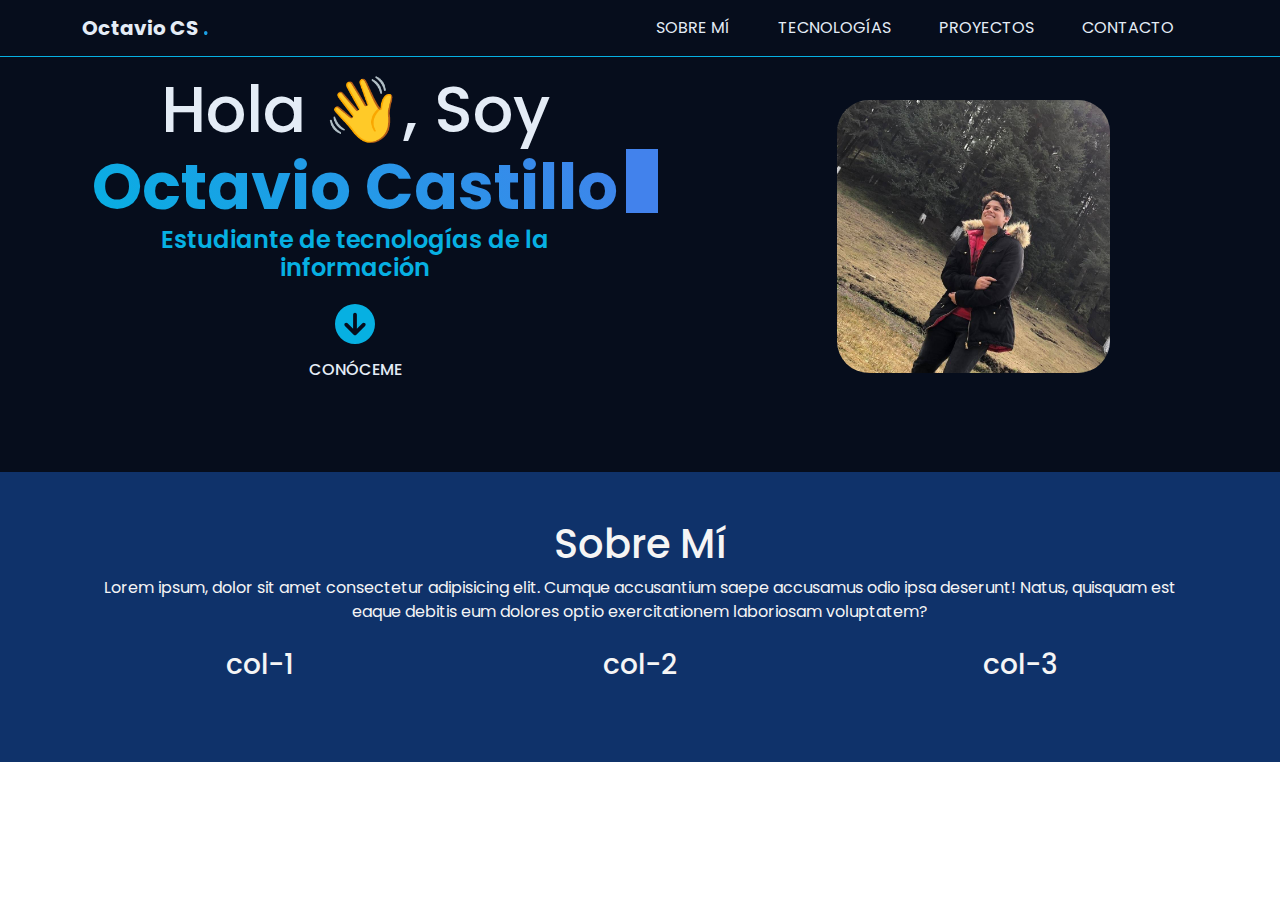
==== index.html @ 83906b33 "Arreglos de hero (final)" ====
<!DOCTYPE html>
<html lang="en">
<head>
    <meta charset="UTF-8">
    <meta name="viewport" content="width=device-width, initial-scale=1.0">
    <meta name="keywords" content="Practica Examen Proyecto">
    <meta name="description" content="Página web para parcial 1">
    <title>Portafolio</title>
    <link rel="shortcut icon" href="./img/paper-plane-regular.svg">
    <link rel="stylesheet" href="css/style.css">
    <link rel="preconnect" href="https://fonts.googleapis.com">
    <link rel="preconnect" href="https://fonts.gstatic.com" crossorigin>
    <link href="https://fonts.googleapis.com/css2?family=Poppins:wght@400;500;600;700;800&display=swap" rel="stylesheet">
    <link href="https://cdn.jsdelivr.net/npm/bootstrap@5.3.3/dist/css/bootstrap.min.css" rel="stylesheet" integrity="sha384-QWTKZyjpPEjISv5WaRU9OFeRpok6YctnYmDr5pNlyT2bRjXh0JMhjY6hW+ALEwIH" crossorigin="anonymous">
</head>
<body>
    <header class="fixed-top">
        <nav class="navbar navbar-expand-lg">
            <div class="container">
              <a class="navbar-brand font-weight-bold" href="#">Octavio CS <span class="name-color">.</span></a>
              <button class="navbar-toggler" type="button" data-bs-toggle="collapse" data-bs-target="#navbarNavAltMarkup" aria-controls="navbarNavAltMarkup" aria-expanded="false" aria-label="Toggle navigation">
                <span class="navbar-toggler-icon "></span>
              </button>
              <div class="collapse navbar-collapse" id="navbarNavAltMarkup">
                <div class="navbar-nav ms-auto text-uppercase">
                  <a class="nav-link active px-lg-4 rounded" href="#about">sobre mí</a>
                  <a class="nav-link px-lg-4 rounded" href="#">tecnologías</a>
                  <a class="nav-link px-lg-4 rounded" href="#">proyectos</a>
                  <a class="nav-link px-lg-4 rounded" href="#">contacto</a>
                </div>
              </div>
            </div>
          </nav>
    </header>
    <section id="hero">
      <div class="container py-4">
        <div class="row align-items-center">
            <div class="col">
              <div class="my-5 text-center">
                <h1 class="title">
                  Hola 👋, Soy <br>
                  <strong class="name-color">Octavio Castillo </strong><span class="terminal-line"></span>
                </h1>
                <h4 style="color: #06b0e2; padding-inline: 5px; font-size: x-large; font-weight: 600;">Estudiante de tecnologías de la información</h4>    
                <div class="d-sm-flex justify-content-center">
                  <a class="btn btn-sm text-uppercase" href="#about">
                    <img class="arrow-down my-2" style="width: 2.5rem; height: 2.5rem;" src="./img/circle-arrow-down-solid.svg" alt="Flecha hacia abajo"><h6 class="py-2" style="color: #e4ecf6;">Conóceme</h6></a>
                </div>
              </div>
            </div>
            <div class="col justify-content-center">
              <div class="pl-5 w-50 mx-auto">
                <img class="img-fluid m-5 rounded-5" src="./img/yo.jpg" alt="Hero image">
              </div>
            </div>
        </div>
      </div>
    </section>
    <section id="about">
      <div class="container py-5">
        <div class="row align-items-center">
          <div class="col">
            <div class="text-center">
              <h1>Sobre Mí</h1>
            </div>
          </div>
        </div>
        <div class="row justify-content-center">
          <div class="col">
            <div class="text-center">
              Lorem ipsum, dolor sit amet consectetur adipisicing elit. Cumque accusantium saepe accusamus odio ipsa deserunt! Natus, quisquam est eaque debitis eum dolores optio exercitationem laboriosam voluptatem?
            </div>
          </div>
        </div>
        <div class="row align-items-center py-4">
          <div class="col mx-auto">
            <div class="text-center">
              <h3>col-1</h3>
            </div>
          </div>
          <div class="col mx-auto">
            <div class="text-center">
              <h3>col-2</h3>
            </div>
          </div>
          <div class="col mx-auto">
            <div class="text-center">
              <h3>col-3</h3>
            </div>
          </div>
        </div>
      </div>
    </section>
    <script src="https://cdn.jsdelivr.net/npm/bootstrap@5.3.3/dist/js/bootstrap.bundle.min.js" integrity="sha384-YvpcrYf0tY3lHB60NNkmXc5s9fDVZLESaAA55NDzOxhy9GkcIdslK1eN7N6jIeHz" crossorigin="anonymous"></script>
</body>
</html>
---- css/style.css ----
/* 
TODO
---probar sticky 
---poner linea en el titulo como si fuera terminal 
---checar aspect-ratio para imágenes 
*/

*{
    margin: 0;
    padding: 0;
    box-sizing: 0;
    font-family: "Poppins", sans-serif !important;
}

nav{
    background: #060d1c;
}

.navbar{
    border-bottom: 1px solid #06b0e2;
}

.nav-link {
    color: #e4ecf6 !important;
    font-size: 1rem;
    font-weight: 700;
    cursor: pointer;
    text-decoration: none;
    transition: all 100ms ease-in-out !important; /*transición final */
}

.nav-link:hover {
    color: #060d1c !important;
    background-color: #06b0e2;
    scale: 1.2 !important;
    transition-duration: 300ms; /*transición inicial */
    transition-timing-function: ease-in !important;
}

.nav-dot{
    font-size: 1.8rem !important;
}

.navbar-brand {
    font-size: 1.40rem;
    font-weight: 700;
    color: #e4ecf6 !important;
    cursor: pointer;
}

.navbar-toggler{
    background-color: #060d1c !important;
    color: #4282ec !important;
}

/* hacer hero section del tamaño de la pantalla */
#hero{
    background-color: #060d1c !important;
}


.title {
    color: #e4ecf6 !important;
    position: relative !important;
    font-size: 4rem !important;
    display: inline !important;
}

.name-color{
    background-image: linear-gradient(45deg, #06b0e2, #4282ec);
    background-size: 100%;
    background-clip: text;
    -webkit-text-fill-color: transparent;
    -moz-background-clip: text;
    -moz-text-fill-color: transparent;
}

.terminal-line {
    width: 2rem !important;
    height: 4rem !important;
    background: #4282ec !important;
    position: absolute;
    right: -2.5rem !important;
    animation: load 1s linear infinite;
}

#about{
    background-color: #0f326a !important;
    color: whitesmoke !important;
}

.arrow-down{
    animation: bounce 1.5s ease-in-out 3s 3;
}

/* animacion linea de terminal */
@keyframes load{
    0%{
        opacity: 0;
    }
    59%{
        opacity: 0;
    }
    60%{
        opacity: 100%;
    }
    100%{
        opacity: 100%;
    }
}

@keyframes bounce {
    0%, 20%, 50%, 80%, 100% {transform: translateY(0);} 
    60% {transform: translateY(-15px);} 
 } 


/* quitar animaciones en caso de que se espeficique en el sistema */
@media (prefers-reduced-motion: reduce){
    .nav-link {
        transition: none;
    }
}
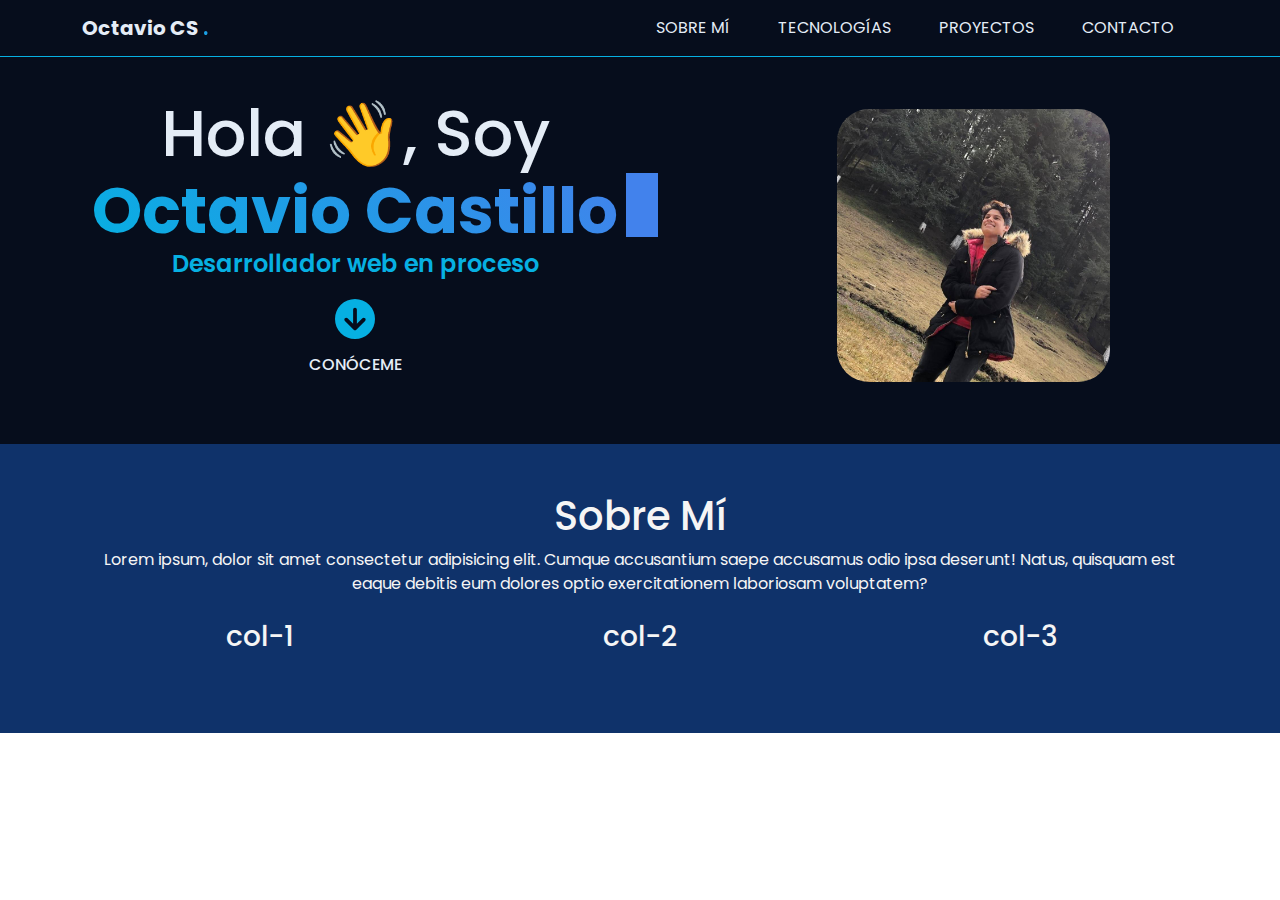
==== commit cc4a1f22: "27-2-2024" ====
--- a/index.html
+++ b/index.html
@@ -33,7 +33,7 @@
           </nav>
     </header>
     <section id="hero">
-      <div class="container py-4">
+      <div class="container pt-5">
         <div class="row align-items-center">
             <div class="col">
               <div class="my-5 text-center">
@@ -41,10 +41,10 @@
                   Hola 👋, Soy <br>
                   <strong class="name-color">Octavio Castillo </strong><span class="terminal-line"></span>
                 </h1>
-                <h4 style="color: #06b0e2; padding-inline: 5px; font-size: x-large; font-weight: 600;">Estudiante de tecnologías de la información</h4>    
+                <h4 style="color: #06b0e2; padding-inline: 5px; font-size: x-large; font-weight: 600;">Desarrollador web en proceso</h4>    
                 <div class="d-sm-flex justify-content-center">
                   <a class="btn btn-sm text-uppercase" href="#about">
-                    <img class="arrow-down my-2" style="width: 2.5rem; height: 2.5rem;" src="./img/circle-arrow-down-solid.svg" alt="Flecha hacia abajo"><h6 class="py-2" style="color: #e4ecf6;">Conóceme</h6></a>
+                    <img class="arrow-down my-2 hvr-bounce-in" style="width: 2.5rem; height: 2.5rem;" src="./img/circle-arrow-down-solid.svg" alt="Flecha hacia abajo"><h6 class="py-2" style="color: #e4ecf6;">Conóceme</h6></a>
                 </div>
               </div>
             </div>
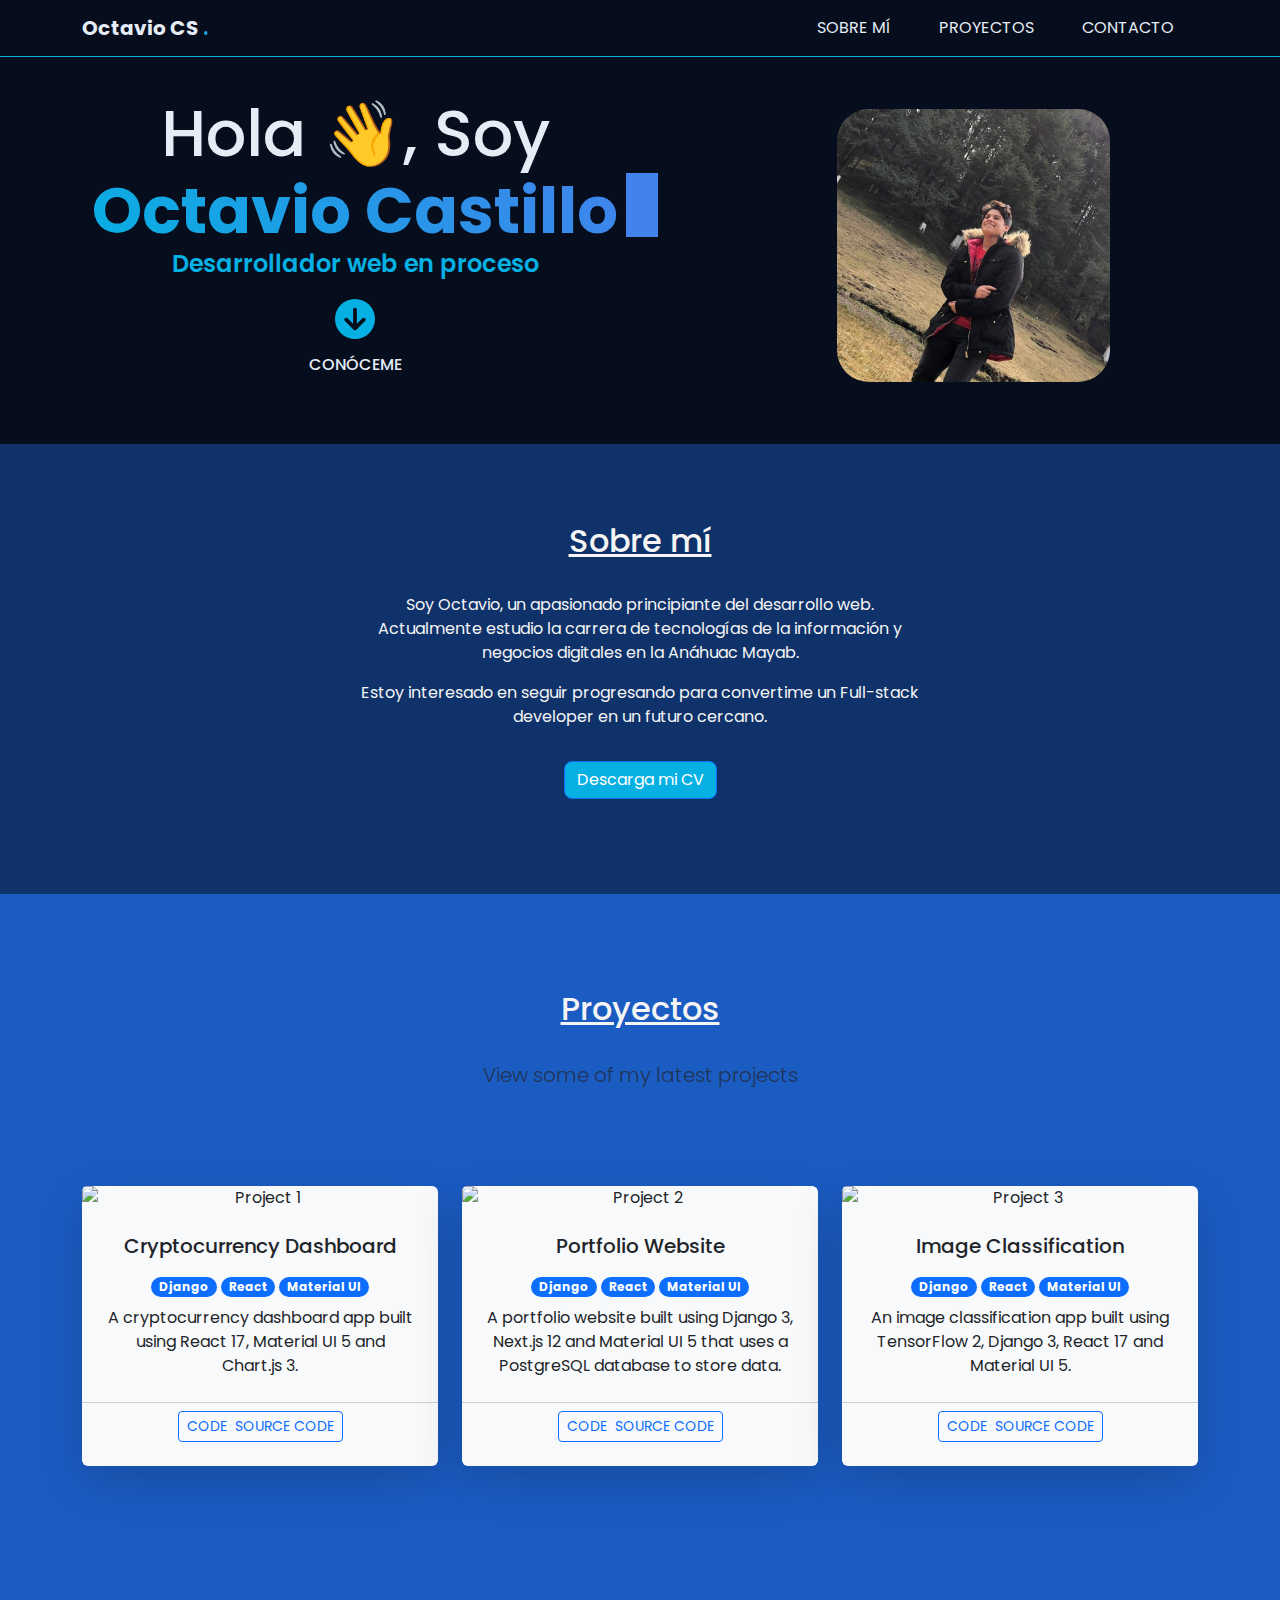
==== commit 63f6617f: "Inicio seccion proyectos" ====
--- a/index.html
+++ b/index.html
@@ -24,8 +24,7 @@
               <div class="collapse navbar-collapse" id="navbarNavAltMarkup">
                 <div class="navbar-nav ms-auto text-uppercase">
                   <a class="nav-link active px-lg-4 rounded" href="#about">sobre mí</a>
-                  <a class="nav-link px-lg-4 rounded" href="#">tecnologías</a>
-                  <a class="nav-link px-lg-4 rounded" href="#">proyectos</a>
+                  <a class="nav-link px-lg-4 rounded" href="#proyectos">proyectos</a>
                   <a class="nav-link px-lg-4 rounded" href="#">contacto</a>
                 </div>
               </div>
@@ -57,35 +56,108 @@
       </div>
     </section>
     <section id="about">
-      <div class="container py-5">
-        <div class="row align-items-center">
-          <div class="col">
-            <div class="text-center">
-              <h1>Sobre Mí</h1>
+      <div class="container">
+        <div class="d-flex align-items-center justify-content-center" style="height: 50vh;">
+          <div class="text-center w-50">
+            <h2 class="pb-4 text-decoration-underline">Sobre mí</h2>
+            <p>Soy Octavio, un apasionado principiante del desarrollo web. Actualmente estudio la carrera de tecnologías de la información y negocios digitales en la Anáhuac Mayab.</p>
+            <p>Estoy interesado en seguir progresando para convertime un Full-stack developer en un futuro cercano.</p>
+            <a href="./Octavio_Castillo_CV.pdf" download="Octavio_Castillo_CV" class="my-3 btn btn-primary rounded-3">Descarga mi CV</a>
             </div>
           </div>
         </div>
+      </div>
+    </section>
+    <!-- Proytectos uso de cartas e implementar modales en los botones -->
+    <section id="proyectos" class="text-center py-5">
+      <div class="container py-5">
         <div class="row justify-content-center">
-          <div class="col">
-            <div class="text-center">
-              Lorem ipsum, dolor sit amet consectetur adipisicing elit. Cumque accusantium saepe accusamus odio ipsa deserunt! Natus, quisquam est eaque debitis eum dolores optio exercitationem laboriosam voluptatem?
+          <h2 class="pb-4 text-decoration-underlinepb-4 text-decoration-underline">Proyectos</h2>
+          <p class="lead text-muted mb-5">View some of my latest projects</p>
+        </div>
+      </div>
+      <div class="container mb-5">
+        <div class="row">
+          <div class="col-lg-4 mx-auto mb-5">
+            <div class="card h-100 shadow-lg border-0 bg-light">
+              <img class="card-img-top" src="images/project1.png" alt="Project 1">
+              <div class="card-body p-4">
+                <h5 class="card-title mb-3">Cryptocurrency Dashboard</h5>
+                <div class="mb-2">
+                  <div class="badge bg-primary rounded-pill">Django</div>
+                  <div class="badge bg-primary rounded-pill">React</div>
+                  <div class="badge bg-primary rounded-pill">Material UI</div>
+                </div>
+                <p class="card-text">
+                  A cryptocurrency dashboard app built using React 17,
+                  Material UI 5 and Chart.js 3.
+                </p>
+              </div>
+              <div class="card-footer bg-transparent mb-3">
+                <a
+                  class="btn btn-outline-primary btn-sm text-uppercase"
+                  href="https://github.com/BobsProgrammingAcademy/cryptocurrency-dashboard"
+                  target="_blank"
+                >
+                  <span class="material-icons-outlined me-1">code</span>
+                  Source Code
+                </a>
+              </div>
             </div>
           </div>
-        </div>
-        <div class="row align-items-center py-4">
-          <div class="col mx-auto">
-            <div class="text-center">
-              <h3>col-1</h3>
+          <div class="col-lg-4 mx-auto mb-5">
+            <div class="card h-100 shadow-lg border-0 bg-light">
+              <img class="card-img-top" src="images/project2.png" alt="Project 2">
+              <div class="card-body p-4">
+                <h5 class="card-title mb-3">Portfolio Website</h5>
+                <div class="mb-2">
+                  <div class="badge bg-primary rounded-pill">Django</div>
+                  <div class="badge bg-primary rounded-pill">React</div>
+                  <div class="badge bg-primary rounded-pill">Material UI</div>
+                </div>
+                <p class="card-text">
+                  A portfolio website built using Django 3, Next.js 12 and
+                  Material UI 5 that uses a PostgreSQL database to store
+                  data.
+                </p>
+              </div>
+              <div class="card-footer bg-transparent mb-3">
+                <a
+                  class="btn btn-outline-primary btn-sm text-uppercase"
+                  href="https://github.com/BobsProgrammingAcademy/portfolio-website"
+                  target="_blank"
+                >
+                  <span class="material-icons-outlined me-1">code</span>
+                  Source Code
+                </a>
+              </div>
             </div>
           </div>
-          <div class="col mx-auto">
-            <div class="text-center">
-              <h3>col-2</h3>
-            </div>
-          </div>
-          <div class="col mx-auto">
-            <div class="text-center">
-              <h3>col-3</h3>
+          <div class="col-lg-4 mx-auto mb-5">
+            <div class="card h-100 shadow-lg border-0 bg-light">
+              <img class="card-img-top" src="images/project3.png" alt="Project 3">
+              <div class="card-body p-4">
+                <h5 class="card-title mb-3">Image Classification</h5>
+                <div class="mb-2">
+                  <div class="badge bg-primary rounded-pill">Django</div>
+                  <div class="badge bg-primary rounded-pill">React</div>
+                  <div class="badge bg-primary rounded-pill">Material UI</div>
+                </div>
+                <p class="card-text">
+                  An image classification app built using TensorFlow 2,
+                  Django 3, React 17 and Material UI 5.
+                </p>
+              </div>
+              <div class="card-footer bg-transparent mb-3">
+                <a
+                  class="btn btn-outline-primary btn-sm text-uppercase"
+                  href="https://github.com/BobsProgrammingAcademy/image-classification-mnist"
+                  target="_blank"
+                >
+                  <span class="material-icons-outlined me-1">code</span>
+                  Source Code
+                </a>
+              </div>
             </div>
           </div>
         </div>
@@ -93,4 +165,4 @@
     </section>
     <script src="https://cdn.jsdelivr.net/npm/bootstrap@5.3.3/dist/js/bootstrap.bundle.min.js" integrity="sha384-YvpcrYf0tY3lHB60NNkmXc5s9fDVZLESaAA55NDzOxhy9GkcIdslK1eN7N6jIeHz" crossorigin="anonymous"></script>
 </body>
-</html>+</html>
--- a/css/style.css
+++ b/css/style.css
@@ -19,6 +19,18 @@
 .navbar{
     border-bottom: 1px solid #06b0e2;
 }
+
+.navbar-dark .navbar-toggler-icon {
+    background-image: url("data:image/svg+xml;..") !important;
+}
+
+.custom-toggler .navbar-toggler-icon {
+    background-image: url("data:image/svg+xml;charset=utf8,%3Csvg viewBox='0 0 32 32' xmlns='http://www.w3.org/2000/svg'%3E%3Cpath stroke='rgba(255,102,203, 0.5)' stroke-width='2' stroke-linecap='round' stroke-miterlimit='10' d='M4 8h24M4 16h24M4 24h24'/%3E%3C/svg%3E");
+}
+  
+.custom-toggler.navbar-toggler {
+    border-color: rgb(255,102,203);
+} 
 
 .nav-link {
     color: #e4ecf6 !important;
@@ -91,6 +103,39 @@
 
 .arrow-down{
     animation: bounce 1.5s ease-in-out 3s 3;
+    transition: all 100ms ease-in-out;
+}
+
+.arrow-down:hover{
+    transform: scale(1.2);
+    transition-duration: 200ms;
+    transition-timing-function: ease-in;
+}
+
+.btn-primary{
+    background: #06b0e2 !important;
+    transition: all 100ms ease-in-out;
+}
+
+.btn-primary:hover{
+    background: whitesmoke !important;
+    color: #06b0e2 !important;
+    transform: scale(1.1);
+    transition-duration: 200ms;
+    transition-timing-function: ease-in;
+}
+
+#proyectos{
+    color: whitesmoke !important;
+    background-color: #1B5CC3;
+}
+
+.card{
+    transition: all 300ms ease-in;
+}
+
+.card:hover{
+    transform: scale(1.1);
 }
 
 /* animacion linea de terminal */
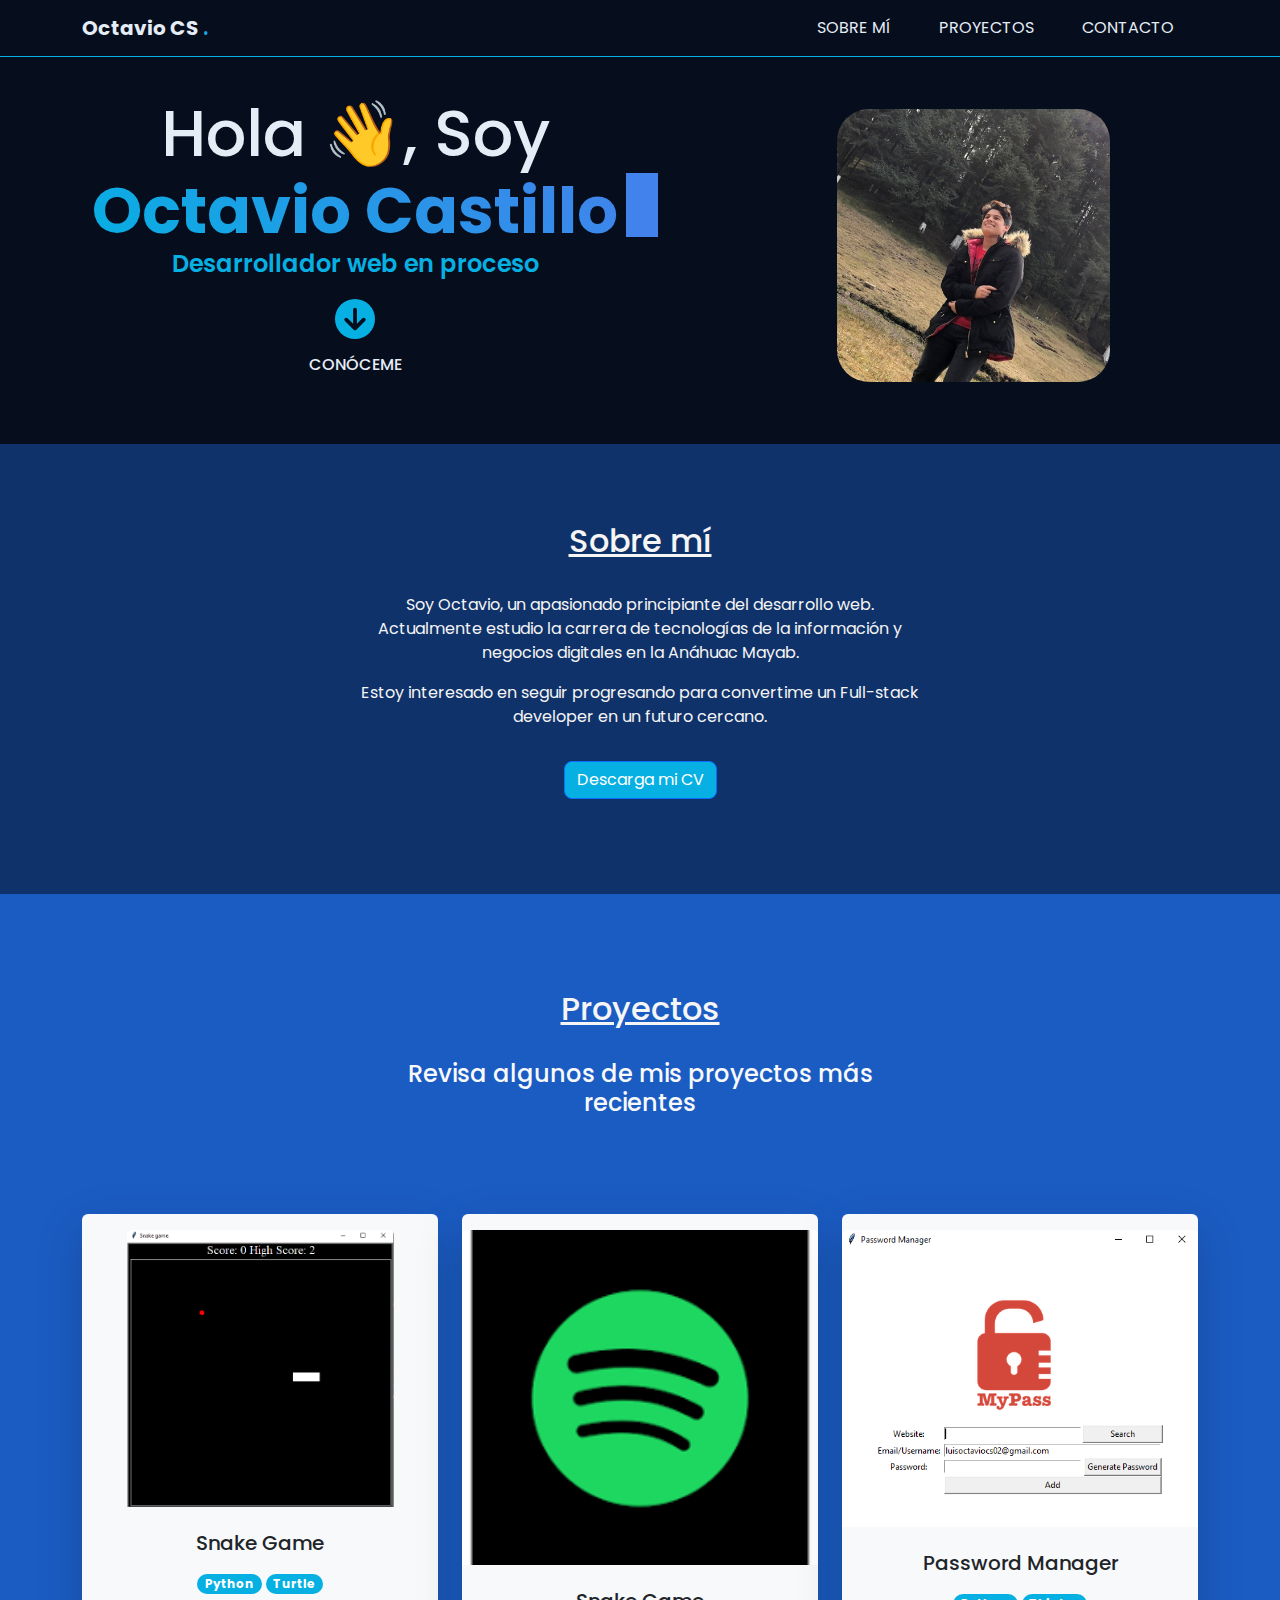
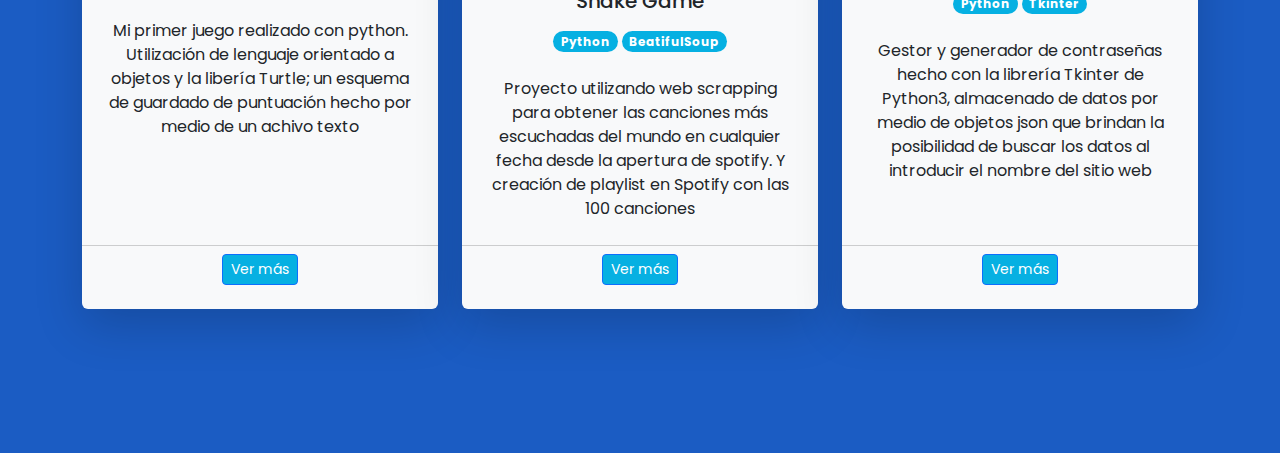
==== commit aa2f52ef: "Apartado de proyectos teminado" ====
--- a/index.html
+++ b/index.html
@@ -72,91 +72,65 @@
     <section id="proyectos" class="text-center py-5">
       <div class="container py-5">
         <div class="row justify-content-center">
-          <h2 class="pb-4 text-decoration-underlinepb-4 text-decoration-underline">Proyectos</h2>
-          <p class="lead text-muted mb-5">View some of my latest projects</p>
+          <div class="col-6">
+            <h2 class="pb-4 text-decoration-underlinepb-4 text-decoration-underline">Proyectos</h2>
+            <h4 class=" mb-5 text-light">Revisa algunos de mis proyectos más recientes</h4>
+          </div>
         </div>
       </div>
       <div class="container mb-5">
         <div class="row">
           <div class="col-lg-4 mx-auto mb-5">
-            <div class="card h-100 shadow-lg border-0 bg-light">
-              <img class="card-img-top" src="images/project1.png" alt="Project 1">
+            <div class="card h-100 shadow-lg border-0 bg-light pt-3">
+              <img class="card-img-top img-fluid w-75 mx-auto" src="./img/snake-game.PNG" alt="Proyecto 1">
               <div class="card-body p-4">
-                <h5 class="card-title mb-3">Cryptocurrency Dashboard</h5>
-                <div class="mb-2">
-                  <div class="badge bg-primary rounded-pill">Django</div>
-                  <div class="badge bg-primary rounded-pill">React</div>
-                  <div class="badge bg-primary rounded-pill">Material UI</div>
+                <h5 class="card-title mb-3">Snake Game</h5>
+                <div class="mb-4">
+                  <div class="badge bg-primary rounded-pill">Python</div>
+                  <div class="badge bg-primary rounded-pill">Turtle</div>
                 </div>
                 <p class="card-text">
-                  A cryptocurrency dashboard app built using React 17,
-                  Material UI 5 and Chart.js 3.
+                  Mi primer juego realizado con python. Utilización de lenguaje orientado a objetos y la libería Turtle; un esquema de guardado de puntuación hecho por medio de un achivo texto
                 </p>
               </div>
               <div class="card-footer bg-transparent mb-3">
-                <a
-                  class="btn btn-outline-primary btn-sm text-uppercase"
-                  href="https://github.com/BobsProgrammingAcademy/cryptocurrency-dashboard"
-                  target="_blank"
-                >
-                  <span class="material-icons-outlined me-1">code</span>
-                  Source Code
-                </a>
+                <a href="https://github.com/OctavioCastillo/snake_game" target="_blank" class="btn btn-primary btn-sm"> Ver más</a>
               </div>
             </div>
           </div>
           <div class="col-lg-4 mx-auto mb-5">
-            <div class="card h-100 shadow-lg border-0 bg-light">
-              <img class="card-img-top" src="images/project2.png" alt="Project 2">
+            <div class="card h-100 shadow-lg border-0 bg-light pt-3">
+              <img class="card-img-top img-fluid w-100 mx-auto" src="./img/spotify-logo.png" alt="Proyecto 2">
               <div class="card-body p-4">
-                <h5 class="card-title mb-3">Portfolio Website</h5>
-                <div class="mb-2">
-                  <div class="badge bg-primary rounded-pill">Django</div>
-                  <div class="badge bg-primary rounded-pill">React</div>
-                  <div class="badge bg-primary rounded-pill">Material UI</div>
+                <h5 class="card-title mb-3">Snake Game</h5>
+                <div class="mb-4">
+                  <div class="badge bg-primary rounded-pill">Python</div>
+                  <div class="badge bg-primary rounded-pill">BeatifulSoup</div>
                 </div>
                 <p class="card-text">
-                  A portfolio website built using Django 3, Next.js 12 and
-                  Material UI 5 that uses a PostgreSQL database to store
-                  data.
+                  Proyecto utilizando web scrapping para obtener las canciones más escuchadas del mundo en cualquier fecha desde la apertura de spotify. Y creación de playlist en Spotify con las 100 canciones
                 </p>
               </div>
               <div class="card-footer bg-transparent mb-3">
-                <a
-                  class="btn btn-outline-primary btn-sm text-uppercase"
-                  href="https://github.com/BobsProgrammingAcademy/portfolio-website"
-                  target="_blank"
-                >
-                  <span class="material-icons-outlined me-1">code</span>
-                  Source Code
-                </a>
+                <a href="https://github.com/OctavioCastillo/spotify_api_-web_scrapping" target="_blank" class="btn btn-primary btn-sm"> Ver más</a>
               </div>
             </div>
           </div>
           <div class="col-lg-4 mx-auto mb-5">
-            <div class="card h-100 shadow-lg border-0 bg-light">
-              <img class="card-img-top" src="images/project3.png" alt="Project 3">
+            <div class="card h-100 shadow-lg border-0 bg-light pt-3">
+              <img class="card-img-top img-fluid w-auto mx-75" src="./img/password-manager.PNG" alt="Proyecto 3">
               <div class="card-body p-4">
-                <h5 class="card-title mb-3">Image Classification</h5>
-                <div class="mb-2">
-                  <div class="badge bg-primary rounded-pill">Django</div>
-                  <div class="badge bg-primary rounded-pill">React</div>
-                  <div class="badge bg-primary rounded-pill">Material UI</div>
+                <h5 class="card-title mb-3">Password Manager</h5>
+                <div class="mb-4">
+                  <div class="badge bg-primary rounded-pill">Python</div>
+                  <div class="badge bg-primary rounded-pill">Tkinter</div>
                 </div>
                 <p class="card-text">
-                  An image classification app built using TensorFlow 2,
-                  Django 3, React 17 and Material UI 5.
+                  Gestor y generador de contraseñas hecho con la librería Tkinter de Python3, almacenado de datos por medio de objetos json que brindan la posibilidad de buscar los datos al introducir el nombre del sitio web
                 </p>
               </div>
               <div class="card-footer bg-transparent mb-3">
-                <a
-                  class="btn btn-outline-primary btn-sm text-uppercase"
-                  href="https://github.com/BobsProgrammingAcademy/image-classification-mnist"
-                  target="_blank"
-                >
-                  <span class="material-icons-outlined me-1">code</span>
-                  Source Code
-                </a>
+                <a href="https://github.com/OctavioCastillo/password_manager" target="_blank" class="btn btn-primary btn-sm"> Ver más</a>
               </div>
             </div>
           </div>
--- a/css/style.css
+++ b/css/style.css
@@ -131,11 +131,17 @@
 }
 
 .card{
-    transition: all 300ms ease-in;
+    transition: all 300ms ease-in-out;
 }
 
 .card:hover{
-    transform: scale(1.1);
+    transform: scale(1.05);
+    transition-duration: 200ms;
+    transition-timing-function: ease-in;
+}
+
+.badge.bg-primary{
+    background-color: #06b0e2 !important;
 }
 
 /* animacion linea de terminal */
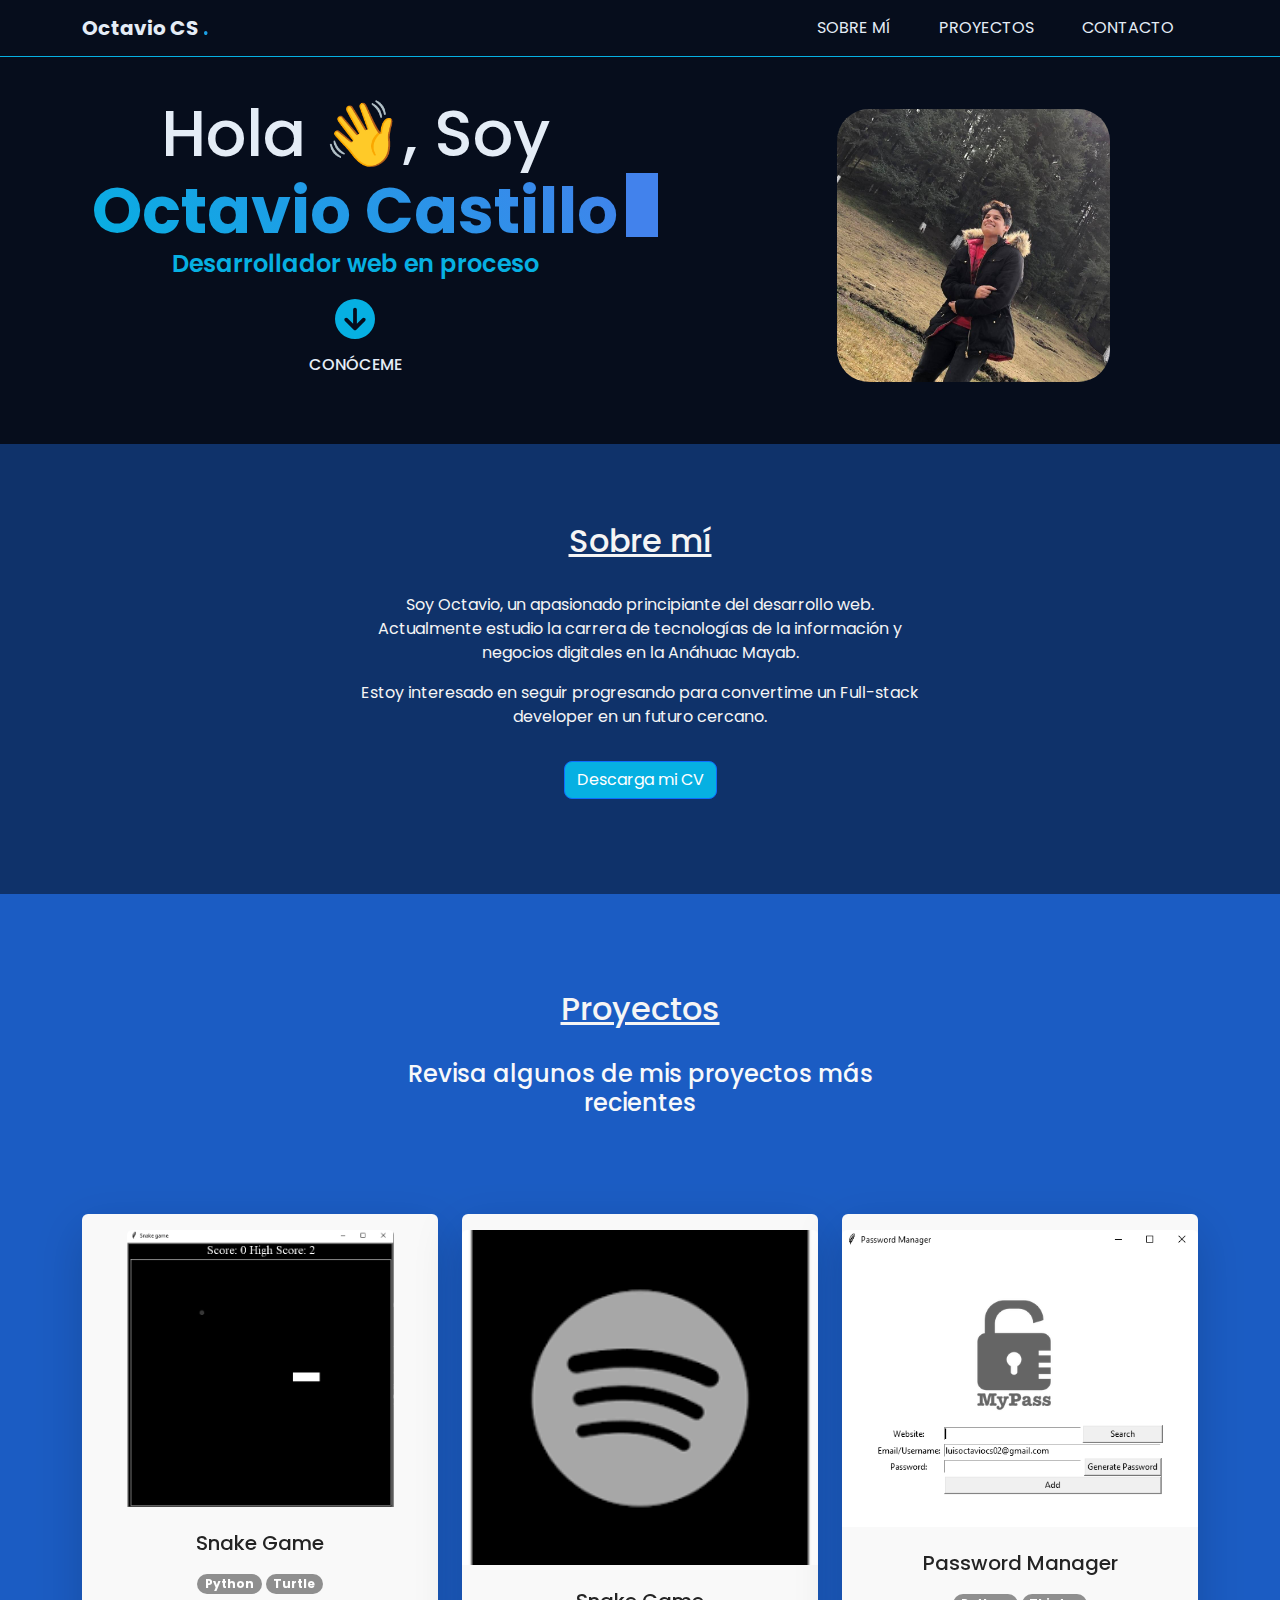
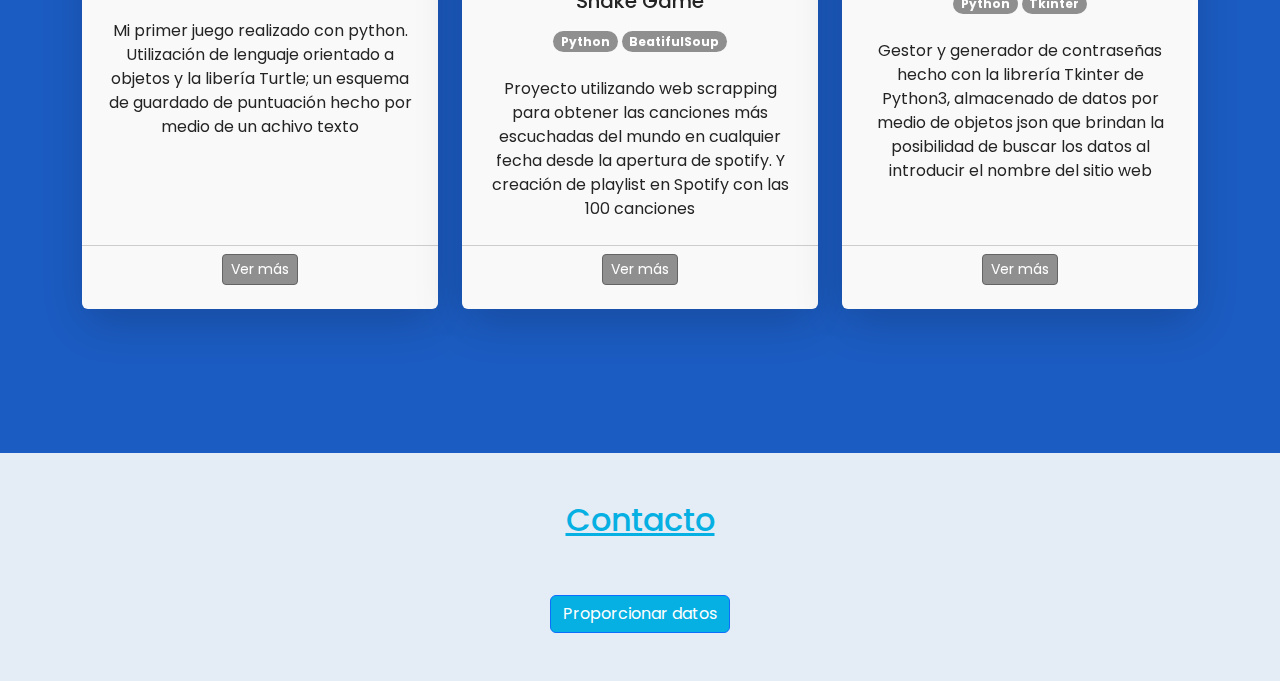
==== commit 5afd6d81: "Página final (por ahora)" ====
--- a/index.html
+++ b/index.html
@@ -25,7 +25,7 @@
                 <div class="navbar-nav ms-auto text-uppercase">
                   <a class="nav-link active px-lg-4 rounded" href="#about">sobre mí</a>
                   <a class="nav-link px-lg-4 rounded" href="#proyectos">proyectos</a>
-                  <a class="nav-link px-lg-4 rounded" href="#">contacto</a>
+                  <a class="nav-link px-lg-4 rounded" href="#contacto">contacto</a>
                 </div>
               </div>
             </div>
@@ -73,7 +73,7 @@
       <div class="container py-5">
         <div class="row justify-content-center">
           <div class="col-6">
-            <h2 class="pb-4 text-decoration-underlinepb-4 text-decoration-underline">Proyectos</h2>
+            <h2 class="pb-4 text-decoration-underline">Proyectos</h2>
             <h4 class=" mb-5 text-light">Revisa algunos de mis proyectos más recientes</h4>
           </div>
         </div>
@@ -137,6 +137,20 @@
         </div>
       </div>
     </section>
+    <footer id="contacto">
+      <div class="container pt-5">
+        <div class="row justify-content-center">
+          <div class="text-center text-decoration-underline">
+            <h2>Contacto</h2>
+          </div>
+        </div>
+      </div>
+      <div class="container py-5">
+        <div class="text-center">
+          <a href="./contacto.html" class="btn btn-primary ">Proporcionar datos</a>
+        </div>
+      </div>
+    </footer>
     <script src="https://cdn.jsdelivr.net/npm/bootstrap@5.3.3/dist/js/bootstrap.bundle.min.js" integrity="sha384-YvpcrYf0tY3lHB60NNkmXc5s9fDVZLESaAA55NDzOxhy9GkcIdslK1eN7N6jIeHz" crossorigin="anonymous"></script>
 </body>
 </html>
--- a/css/style.css
+++ b/css/style.css
@@ -132,9 +132,11 @@
 
 .card{
     transition: all 300ms ease-in-out;
+    filter: grayscale(100%);
 }
 
 .card:hover{
+    filter: grayscale(0%);
     transform: scale(1.05);
     transition-duration: 200ms;
     transition-timing-function: ease-in;
@@ -142,6 +144,11 @@
 
 .badge.bg-primary{
     background-color: #06b0e2 !important;
+}
+
+#contacto{
+    background-color: #e4ecf6 !important;
+    color: #06b0e2 !important;
 }
 
 /* animacion linea de terminal */
@@ -173,3 +180,36 @@
     }
 }
 
+.form-control{
+    background-color: transparent !important;
+}
+
+
+.blob {
+    position: absolute;
+    width: 40rem;
+    height: 40rem;
+    background: linear-gradient(180deg, #c054eb, #ff3b9d 100%);
+    border-radius: 24% 76% 35% 65% / 27% 36% 64% 73%;
+    transform: translate(-100px, -50px) rotate(-90deg);
+    transition: 1s cubic-bezier(.07, .8, .16, 1);
+    animation: animateBlob 20s infinite alternate;
+}
+
+.blob:hover{
+    width: 520px;
+    height: 520px;
+    filter: blur(30px);
+    box-shadow: 
+        inset 0 0 0 5px rgba(255, 255, 255, .6),
+        inset 100px 100px 0 0 #41cce8,
+        inset 200px 200px 0 0 #52de9a,
+        inset 300px 300px 0 0 #8545ed;
+}
+
+@keyframes animateBlob {
+    100%{
+        transform: translate(25rem, 5rem) rotate(-10deg);
+        border-radius: 76% 24% 33% 67% / 68% 55% 45% 32%;
+    }    
+}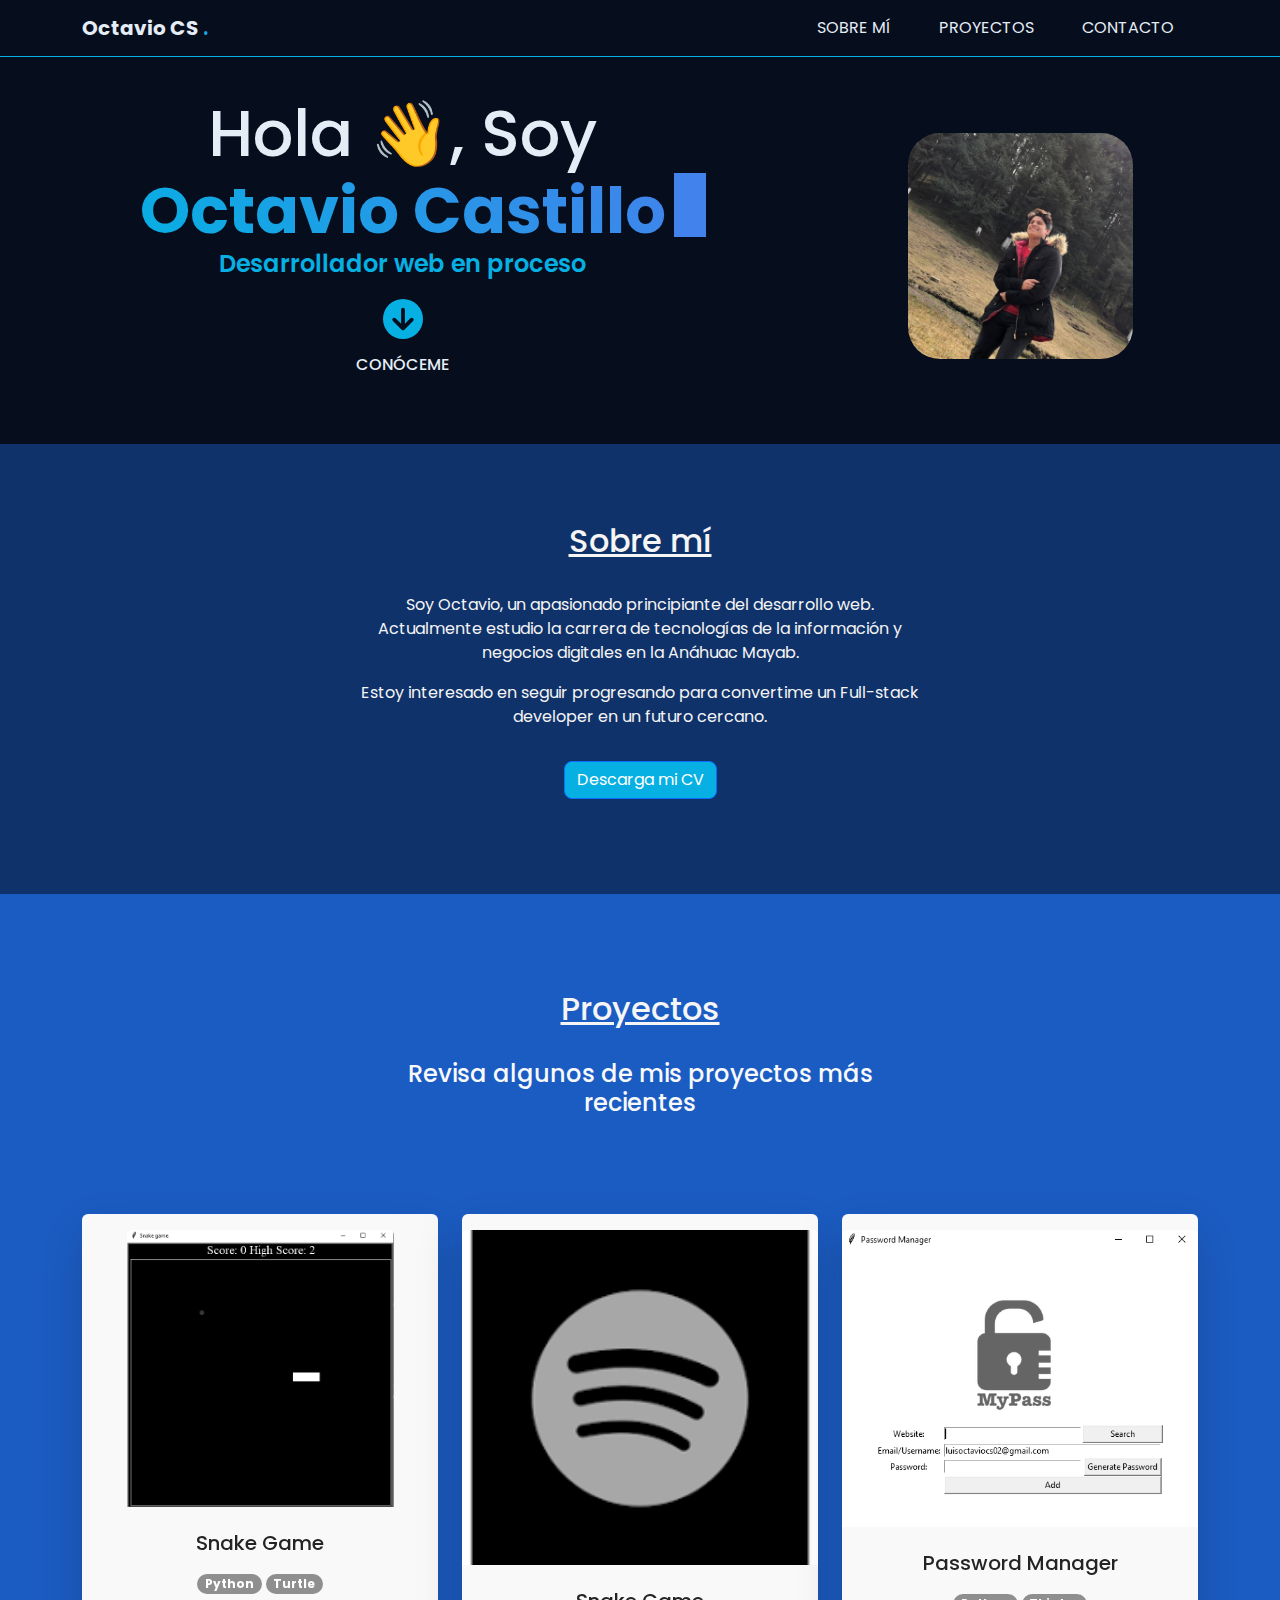
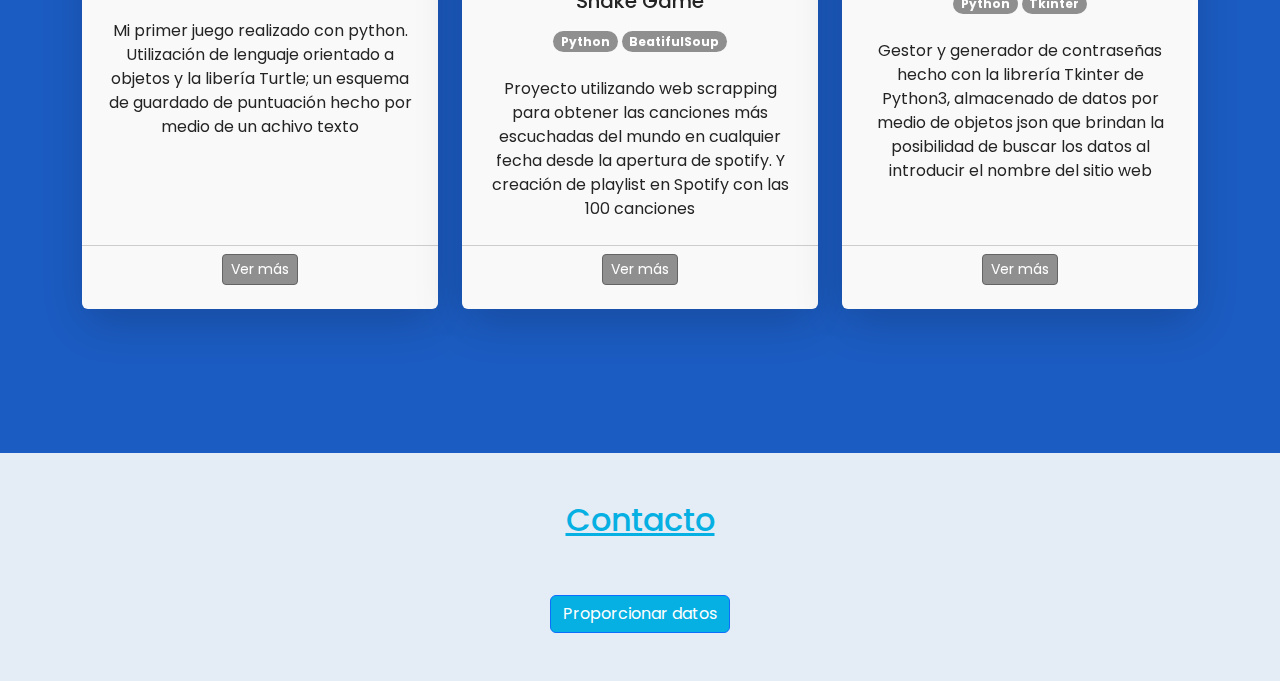
==== commit f807fa3a: "Proyecto final (creo)x2" ====
--- a/index.html
+++ b/index.html
@@ -34,7 +34,7 @@
     <section id="hero">
       <div class="container pt-5">
         <div class="row align-items-center">
-            <div class="col">
+            <div class="col-7">
               <div class="my-5 text-center">
                 <h1 class="title">
                   Hola 👋, Soy <br>
@@ -47,7 +47,7 @@
                 </div>
               </div>
             </div>
-            <div class="col justify-content-center">
+            <div class="col-5 justify-content-center">
               <div class="pl-5 w-50 mx-auto">
                 <img class="img-fluid m-5 rounded-5" src="./img/yo.jpg" alt="Hero image">
               </div>
@@ -80,7 +80,7 @@
       </div>
       <div class="container mb-5">
         <div class="row">
-          <div class="col-lg-4 mx-auto mb-5">
+          <div class="col-12 col-md-4 mx-auto mb-5">
             <div class="card h-100 shadow-lg border-0 bg-light pt-3">
               <img class="card-img-top img-fluid w-75 mx-auto" src="./img/snake-game.PNG" alt="Proyecto 1">
               <div class="card-body p-4">
@@ -98,7 +98,7 @@
               </div>
             </div>
           </div>
-          <div class="col-lg-4 mx-auto mb-5">
+          <div class="col-12 col-md-4 mx-auto mb-5">
             <div class="card h-100 shadow-lg border-0 bg-light pt-3">
               <img class="card-img-top img-fluid w-100 mx-auto" src="./img/spotify-logo.png" alt="Proyecto 2">
               <div class="card-body p-4">
@@ -116,7 +116,7 @@
               </div>
             </div>
           </div>
-          <div class="col-lg-4 mx-auto mb-5">
+          <div class="col-12 col-md-4 mx-auto mb-5">
             <div class="card h-100 shadow-lg border-0 bg-light pt-3">
               <img class="card-img-top img-fluid w-auto mx-75" src="./img/password-manager.PNG" alt="Proyecto 3">
               <div class="card-body p-4">
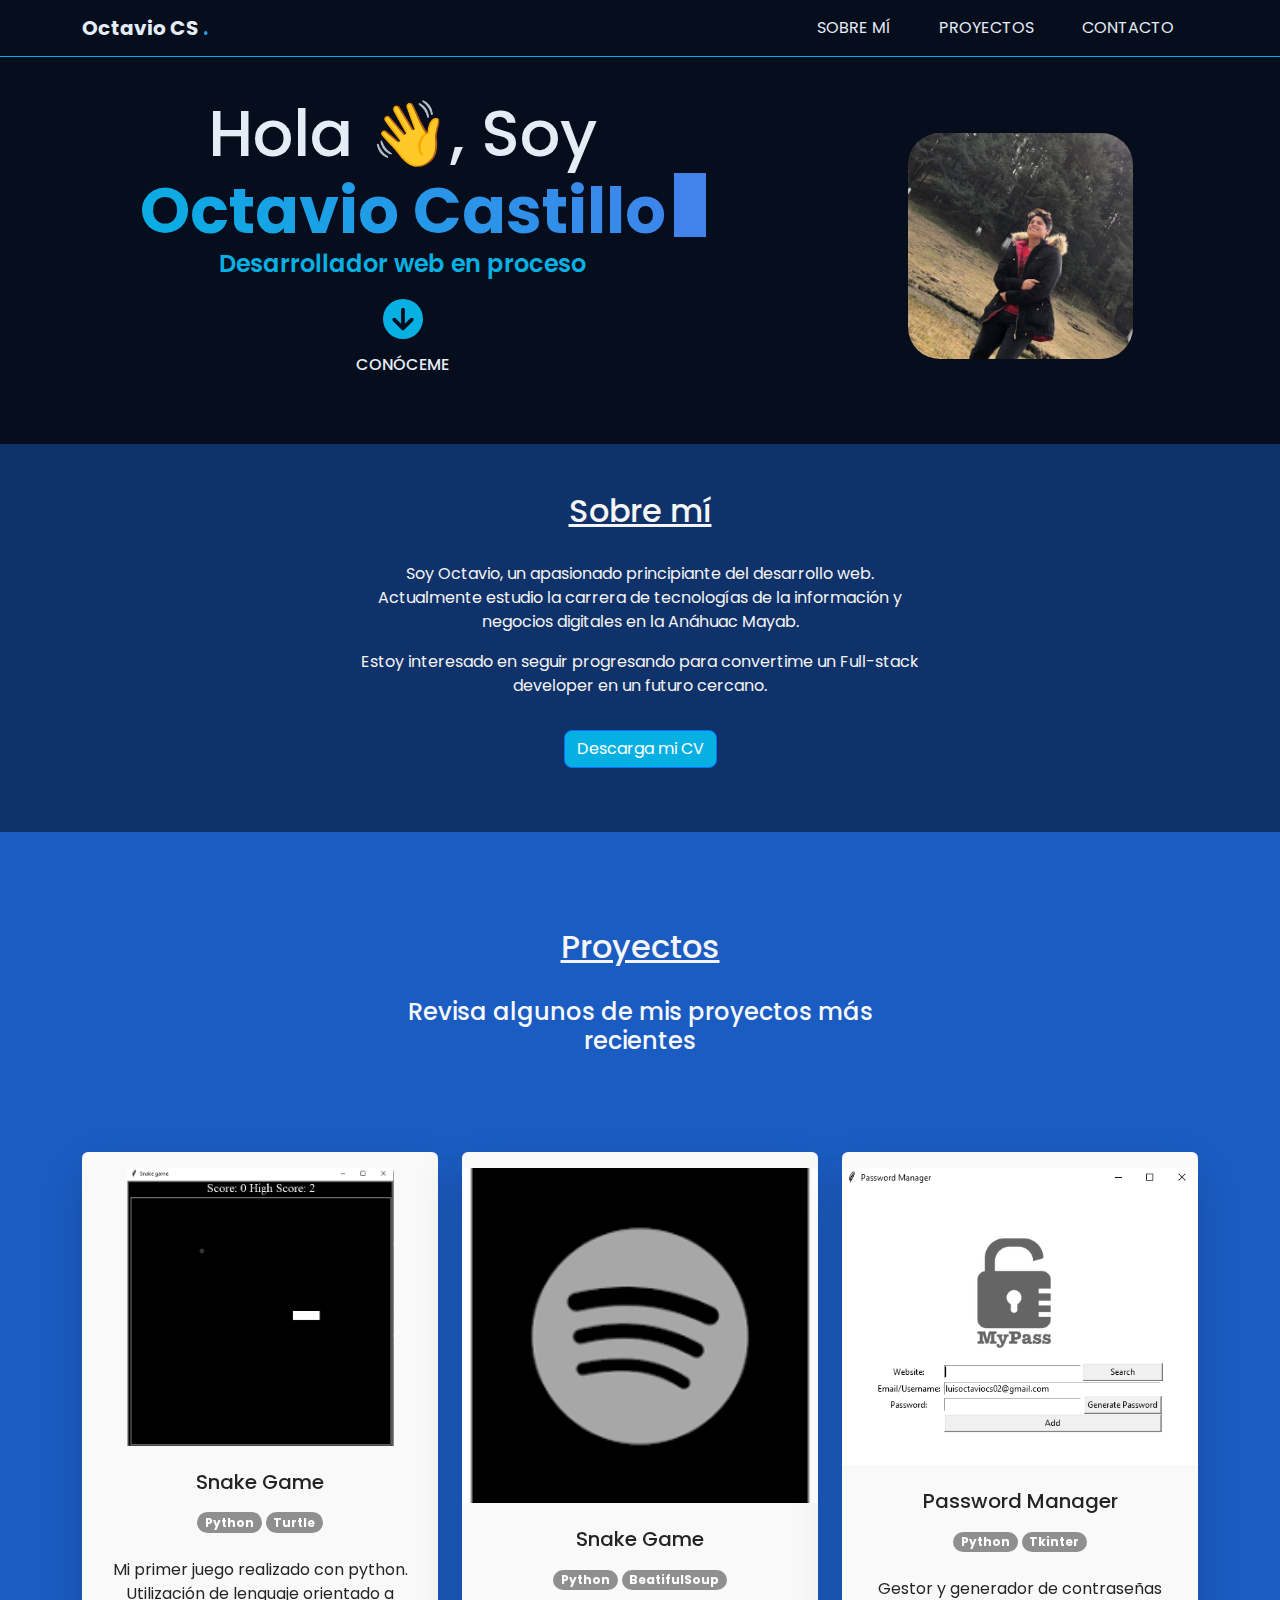
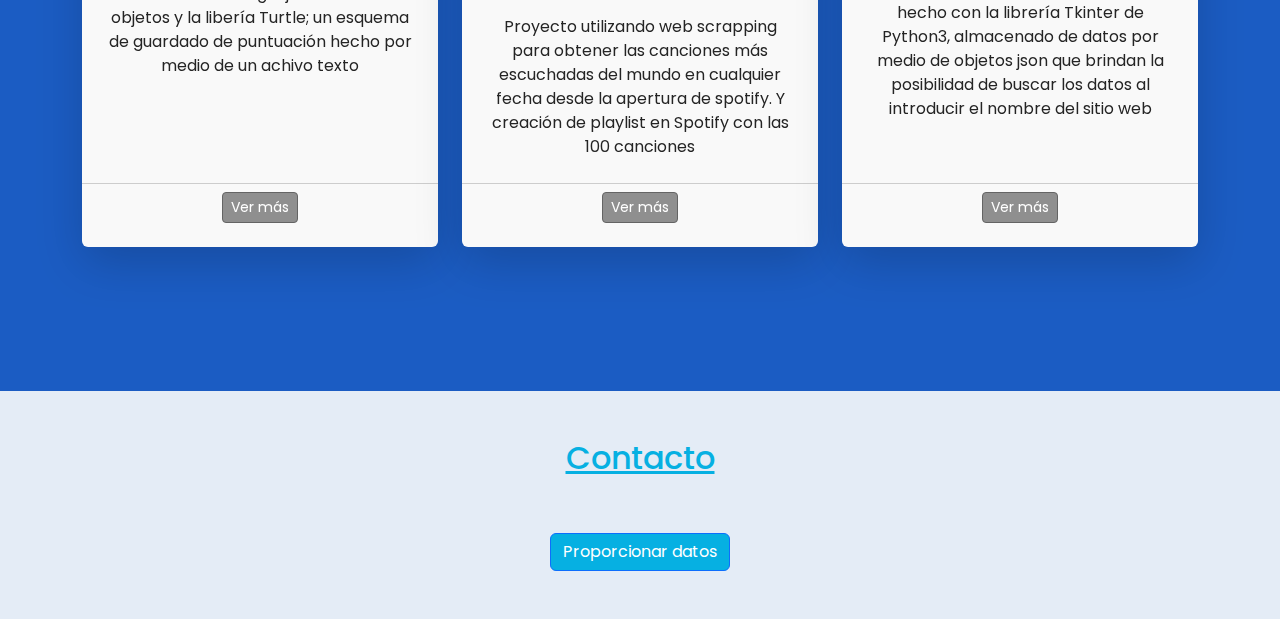
==== commit 6037b610: "Proyecto final primer parcial" ====
--- a/index.html
+++ b/index.html
@@ -56,8 +56,8 @@
       </div>
     </section>
     <section id="about">
-      <div class="container">
-        <div class="d-flex align-items-center justify-content-center" style="height: 50vh;">
+      <div class="container py-5">
+        <div class="d-flex align-items-center justify-content-center"">
           <div class="text-center w-50">
             <h2 class="pb-4 text-decoration-underline">Sobre mí</h2>
             <p>Soy Octavio, un apasionado principiante del desarrollo web. Actualmente estudio la carrera de tecnologías de la información y negocios digitales en la Anáhuac Mayab.</p>
--- a/css/style.css
+++ b/css/style.css
@@ -187,8 +187,8 @@
 
 .blob {
     position: absolute;
-    width: 40rem;
-    height: 40rem;
+    width: 20rem;
+    height: 20rem;
     background: linear-gradient(180deg, #c054eb, #ff3b9d 100%);
     border-radius: 24% 76% 35% 65% / 27% 36% 64% 73%;
     transform: translate(-100px, -50px) rotate(-90deg);
@@ -197,9 +197,9 @@
 }
 
 .blob:hover{
-    width: 520px;
-    height: 520px;
-    filter: blur(30px);
+    width: 21rem;
+    height: 21rem;
+    filter: blur(15px);
     box-shadow: 
         inset 0 0 0 5px rgba(255, 255, 255, .6),
         inset 100px 100px 0 0 #41cce8,
@@ -209,7 +209,7 @@
 
 @keyframes animateBlob {
     100%{
-        transform: translate(25rem, 5rem) rotate(-10deg);
+        transform: translate(23rem, 5rem) rotate(-15deg);
         border-radius: 76% 24% 33% 67% / 68% 55% 45% 32%;
     }    
 }